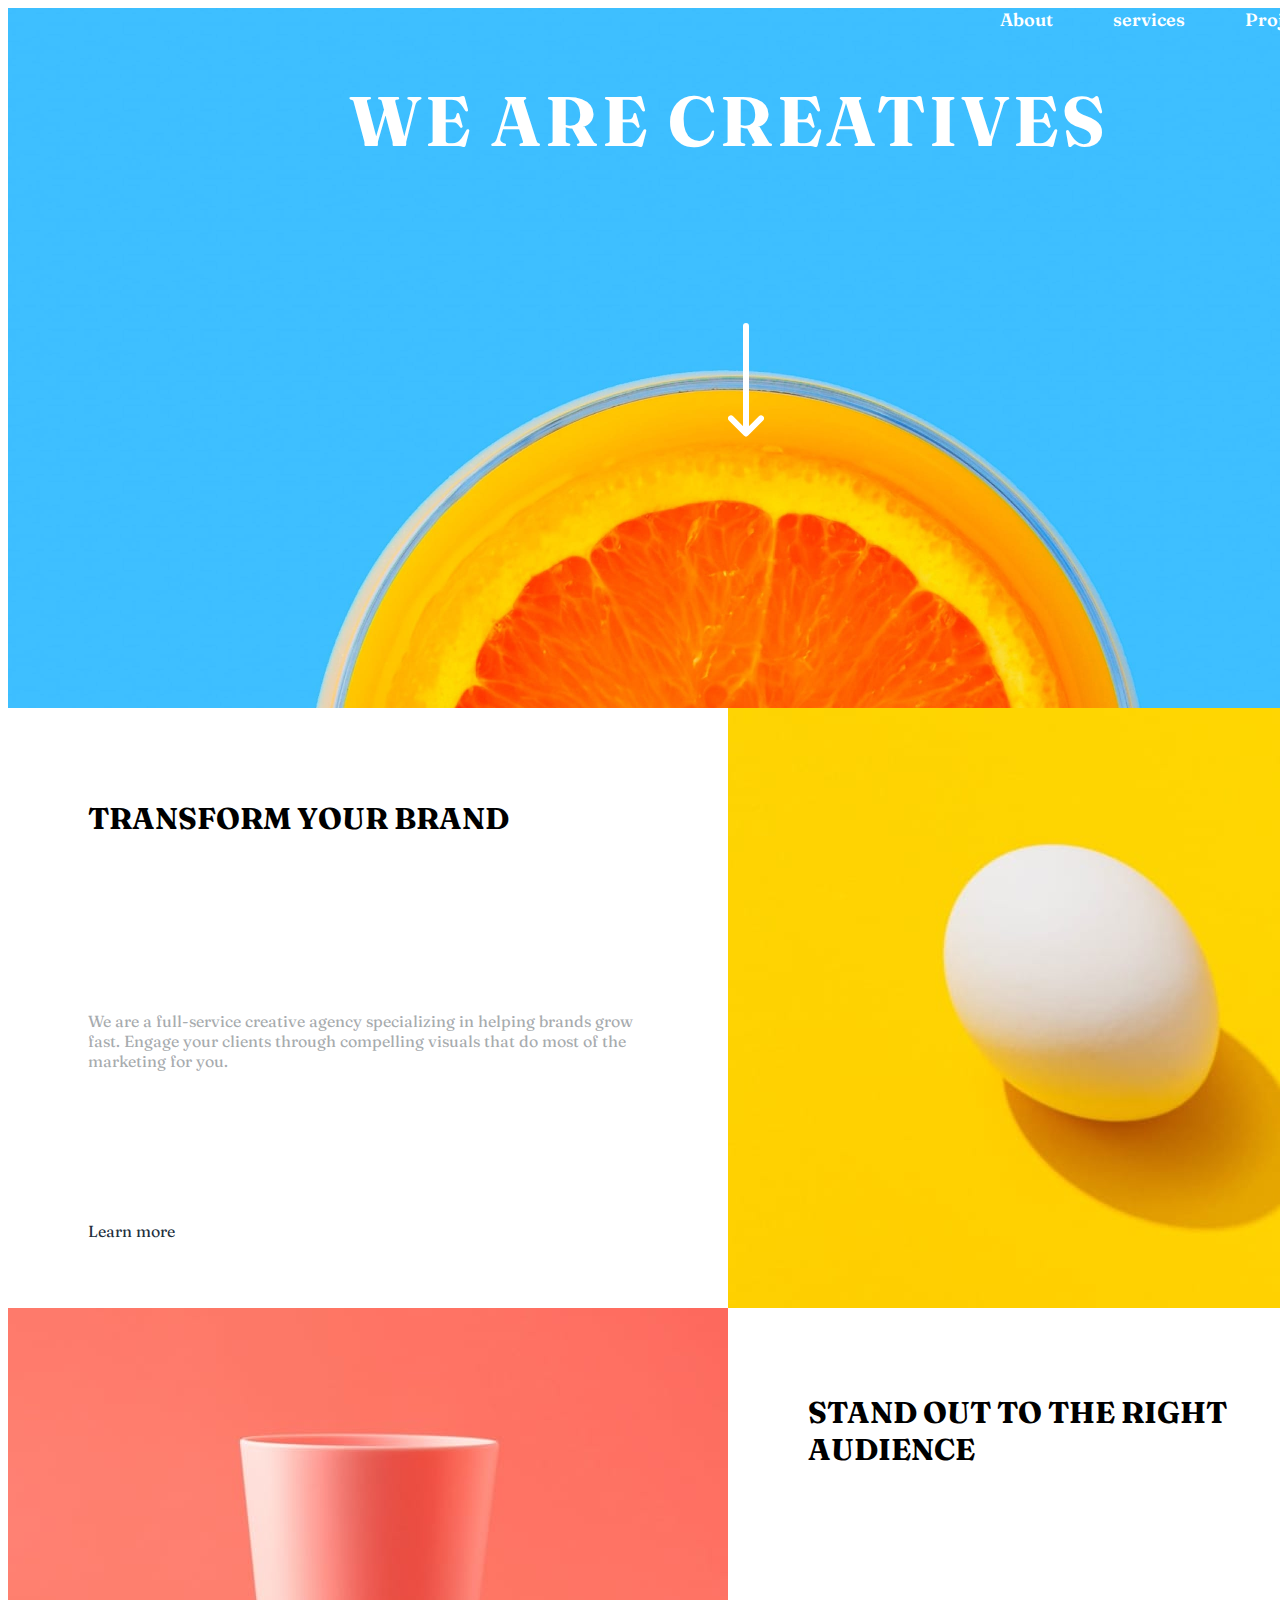
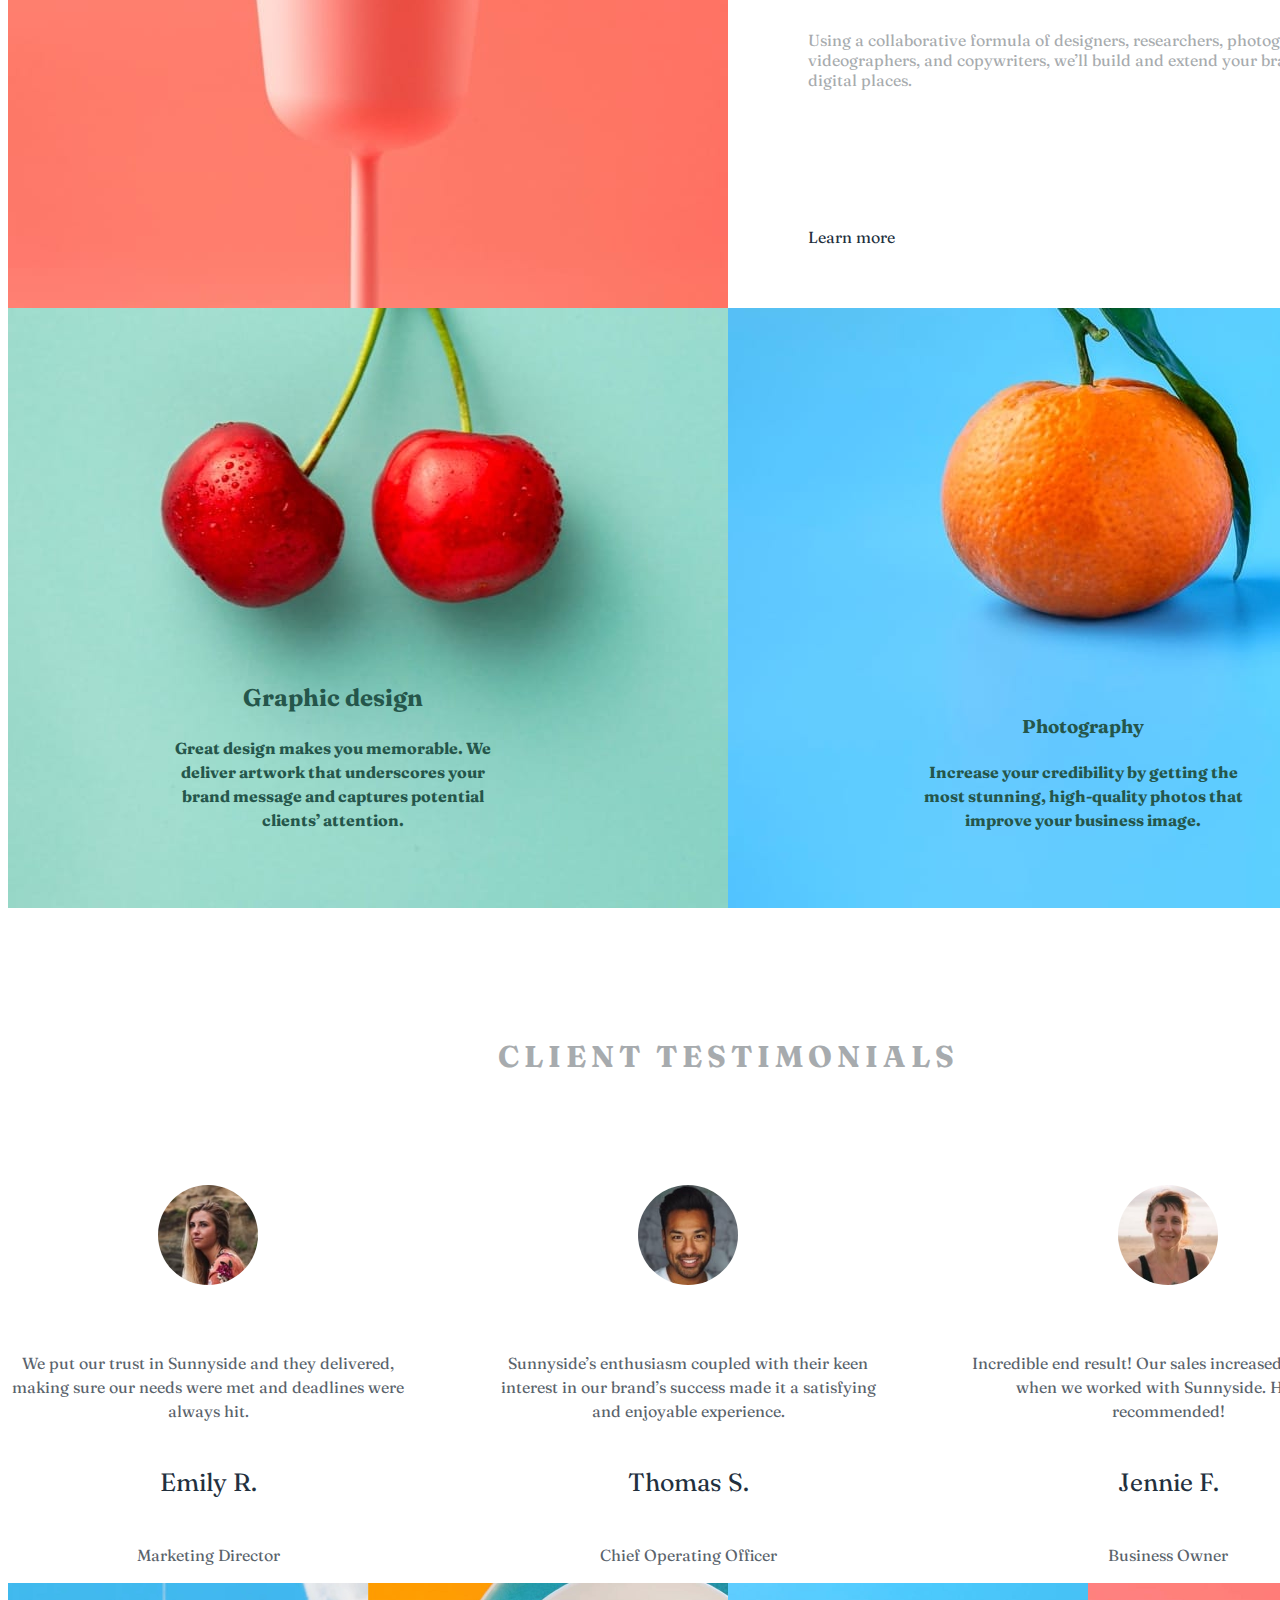
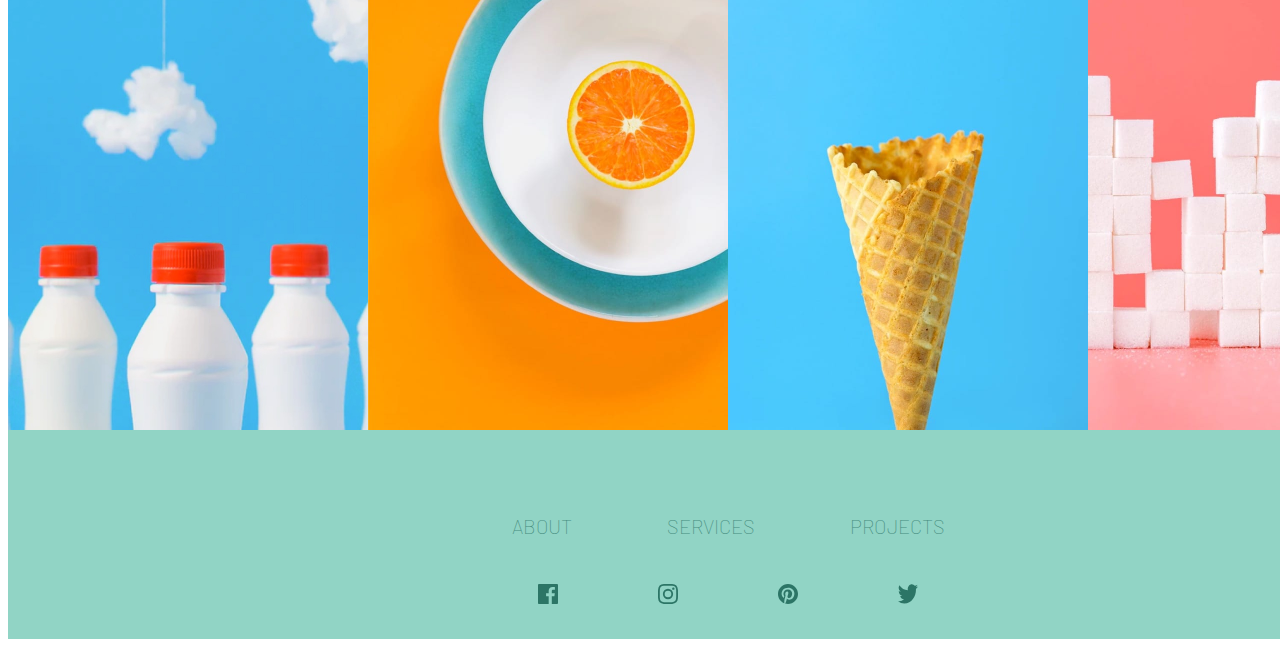
==== Desktop/repo 2/sunnyside-agency-landing-page-main/sunnyside-agency-landing-page-main/index.html @ 8453b2e8 "grid, responsive first changes" ====
<!DOCTYPE html>
<html lang="en">

<head>
  <meta charset="UTF-8">
  <meta name="viewport" content="width=device-width, initial-scale=1.0">
  <!-- displays site properly based on user's device -->

  <link rel="icon" type="image/png" sizes="32x32" href="./images/favicon-32x32.png">
  <title> Sunnyside agency landing page</title>
  <link rel="stylesheet" href="./css/style.css">
  <link rel="stylesheet" href="./css/responsive.css">
  <link rel="preconnect" href="https://fonts.googleapis.com">
  <link rel="preconnect" href="https://fonts.gstatic.com" crossorigin>
  <link
    href="https://fonts.googleapis.com/css2?family=Barlow:wght@600&family=Fraunces:wght@700;900&family=Redressed&display=swap"
    rel="stylesheet">
  <link rel="preconnect" href="https://fonts.googleapis.com">
  <link rel="preconnect" href="https://fonts.gstatic.com" crossorigin>
  <link href="https://fonts.googleapis.com/css2?family=Barlow:wght@600&family=Fraunces:wght@700;900&display=swap"
    rel="stylesheet">
</head>

<body>
  <div class="container">
    <header class="header">
      <div class="div-1 navigation-bar">
        <a class="a-1" href="#">About</a>
        <a class="a-1" href="#">services</a>
        <a class="a-1" href="#">Projects</a>
        <a class="a-1" href="#"> Contact</a>
      </div>
      <h1>We are creatives</h1>
      <img class="arrow" src="images/icon-arrow-down.svg" alt="arow" width="36" height="114">
    </header>
    <div class="grid-conteiner">
      <div class="d-flex">
        <h2 class="h-2">Transform your brand</h2>

        <p class="p-1">We are a full-service creative agency specializing in helping brands grow fast.
          Engage your clients through compelling visuals that do most of the marketing for you.</p>
        <a class="a-2" href="#"> Learn more </a>
      </div>
      <img src="images/desktop/image-transform.jpg" alt="egg">
    </div>
    <div class="grid-conteiner-2">
      <img src="images/desktop/image-stand-out.jpg" alt="#">
      <div class="d-flex">
        <h2 class="h-2">Stand out to the right audience</h2>

        <p class="p-1">Using a collaborative formula of designers, researchers, photographers, videographers, and copywriters, we’ll
        build and extend your brand in digital places.</p>
          <a class="a-2" href="#"> Learn more </a>
      </div>
    </div>
    <div class="grid-1">
      <img src="images/desktop/image-graphic-design.jpg" alt="cherry">
      <div class="graphic-desingn">
        <h2>Graphic design</h2>
        <p>Great design makes you memorable. We deliver artwork that underscores your brand message and captures
          potential
          clients’ attention.</p>
        <!-- <img src="images/desktop/image-graphic-design.jpg" alt="bali"> -->
      </div>
      <img src="images/desktop/image-photography.jpg" alt="tangerine">
      <div class="photography">
        <h3>Photography</h3>
        <p>Increase your credibility by getting the most stunning, high-quality photos that improve your business image.
        </p>
        <!-- <img src="images/desktop/image-photography.jpg" alt="photography"> -->
      </div>
    </div>
    <h3 class="client-testimonials">Client testimonials</h3>
    <div class="grid-3">
      <div class="emily">
        <img class="client" src="images/image-emily.jpg" alt="emily">
        <p>We put our trust in Sunnyside and they delivered, making sure our needs were met and deadlines were always
          hit.
        </p>
        <p class="emily-text">Emily R.</p>
        <p class="marketing">Marketing Director</p>
      </div>
      <div class="thomas">
        <img class="client" src="images/image-thomas.jpg" alt="thomas">
        <p>Sunnyside’s enthusiasm coupled with their keen interest in our brand’s success made it a satisfying and
          enjoyable
          experience.</p>
        <p class="thomas-text">Thomas S.</p>
        <p class="operating">Chief Operating Officer</p>
      </div>
      <div class="jennie">
        <img class="client" src="images/image-jennie.jpg" alt="jennie">
        <p>Incredible end result! Our sales increased over 400% when we
          worked
          with Sunnyside. Highly recommended! </p>
        <p class="jennie-text">Jennie F.</p>
        <p class="owner">Business Owner</p>
      </div>
    </div>
    <div class="grid-end">
      <img src="images/desktop/image-gallery-milkbottles.jpg" alt="milkbottles" width="360px">
      <img src="images/desktop/image-gallery-orange.jpg" alt="orange" width="360px">
      <img src="images/desktop/image-gallery-cone.jpg" alt="cone" width="360px">
      <img src="images/desktop/image-gallery-sugarcubes.jpg" alt="sugarcubes" width="360px">
    </div>

    <footer>
      <div class="footer-nav">
        <a class="about" href="#">About</a>
        <a class="services" href="#">services</a>
        <a class="projects" href="#">projects</a>
      </div>
      <div class="contact-icons">
        <img src="images/icon-facebook.svg" alt="facebook">
        <img src="images/icon-instagram.svg" alt="instagram">
        <img src="images/icon-pinterest.svg" alt="pinterest">
        <img src="images/icon-twitter.svg" alt="twitter">
      </div>
    </footer>
  </div>
</body>

</html>
---- Desktop/repo 2/sunnyside-agency-landing-page-main/sunnyside-agency-landing-page-main/css/style.css ----
*{font-family: 'Barlow', sans-serif;
font-family: 'Fraunces', serif;
box-sizing: border-box;
}
.container{
    width: 1440px;
    margin: auto;
}
header{
    background-image: url(../images/desktop/image-header.jpg);
    height: 700px;
    background-position: center;
    background-repeat: no-repeat;
    background-size: cover;
    position: relative;
}
.navigation-bar{
    display: flex;
    justify-content: flex-end;
    align-items:center;
    gap: 60px;
    font-size: 18px;
    font-family: 'Barlow', sans-serif;
    font-weight: 600;

}
.a-1{
    color: white;
    font-size: 18px;
}
a:link, a:visited{
     text-decoration: none;
     padding: 30px 50px;
}
a:hover, a:active{
    color:hsl(212, 27%, 19%);
    background-color: white;
    border-radius: 50px;
    padding: 10px 50px;
}
h1{
    text-align: center;
    text-transform: uppercase;
    font-size: 70px;
    letter-spacing: 4px;
    color: white;
}
.arrow {
    position:absolute;
    top:45%;
    left:50%;
}
.grid-conteiner{
    display:grid;
  grid-template-columns: repeat(2,1fr);
}
.grid-conteiner-2{
    display:grid;
  grid-template-columns: repeat(2,1fr);
}
.grid-end{
    display: grid;
    grid-template-columns: repeat(4,auto);
}
.grid-3{
    display: grid;
    grid-template-columns: repeat(3,1fr);
}
.client{
    border-radius: 50%;
    width: 100px;
    margin-bottom: 50px;
}
.emily,
.thomas,
.jennie{
    display: flex;
    justify-content: space-between;
    flex-direction: column;
    align-items: center;
    width: 400px;
    text-align: center;
    font-size: 16px;
    color: hsl(213, 9%, 39%);
    font-family: 'barlow' ;
    line-height: 1.5;
}
.grid-1{
    display: grid;
    grid-template-columns: repeat(2,1fr);
    position:relative;
    width: 720px;
}
.graphic-desingn{
    position: absolute;
    text-align: center;
    color: hsl(167, 40%, 24%);
    width: 350px;
    font-family: 'Fraunces';
    font-weight: 700;
    bottom: 60px;
    left: 150px;
    line-height: 1.5;
}
.photography{
    position: absolute;
    text-align: center;
    color: hsl(167, 40%, 24%);
    width: 350px;
    font-family: 'Fraunces';
    font-weight: 700;
    bottom: 60px;
    left: 900px;
    line-height: 1.5;
}
.client-testimonials{
    font-size: 30px;
    text-align: center;
    color:hsl(210,4%,67%);
    text-transform: uppercase;
    letter-spacing: 5px;
    padding: 100px 0 80px 0;
}
footer{
    display: flex;
    justify-content: space-around;
    flex-direction: column;
    align-items: center;
    border: 5px solid #91d4c5;
    background-color: #91d4c5;
    margin-bottom: 20px;
    text-transform: capitalize;
    text-decoration: none;
    font-size: normal;
    font-weight: lighter;
    font-size: 20px;
}
.about,
.services,
.projects{
    color: hsl(168, 34%, 41%); ;
}
footer a:link {
    text-transform: uppercase;
    color: hsl(168, 34%, 41%);
    padding: 0 45px;
    font-family: 'Barlow';
}
.footer-nav{
    display: block;
    height: 100px;
    text-align: center;
    padding: 3px;
    color: hsl(167,40%,24%);
    padding: 79px 0 70px 0;
    margin-bottom: 0px;
    gap:55px;
}
.contact-icons{
    display: flex;
    justify-content: center;
    gap:100px;
    flex-wrap: wrap;
    margin-bottom: 30px;
}
.d-flex{
    display: flex;
    flex-wrap: wrap;
    text-align: start;
    align-items: center;
    justify-content: flex-start;
    margin: 0 80px 0 80px;
}
.p-1{
    color:hsl(210,4%,67%);
    font-family: 'Fraunces', serif;
}
.h-2 {
    display: block;
    text-transform: uppercase;
    text-decoration: none;
    font-family: 'Fraunces', serif;
    font-weight: 700;
    font-size: 30px;
}
.a-2{
    display: block;
    padding: 0;
}
.a-2, a:link, a:visited{
    text-decoration: none;
    padding: 0;
}
.a-2, a:hover, a:active{
    color:hsl(212, 27%, 19%);
    background-color: white;
    border-radius: 50px;
    padding: 0;
}
.emily-text,
.thomas-text,
.jennie-text{
    color:hsl(212, 27%, 19%);
    background-color: white;
    font-size:25px;
}
.marketing,
.operating,
.owner{
   color: hsl(213, 9%, 39%);
}
---- Desktop/repo 2/sunnyside-agency-landing-page-main/sunnyside-agency-landing-page-main/css/responsive.css ----
/* leptops */
@media screen and (max-width:1440px) {
.conteiner{
    width: 992px;
}
}
/* tablets */
@media screen and (max-width: 992px){
    body {
        width: 768px;
    }
    .footer {
        background-color: #0099cc;
        color: #ffffff;
        text-align: center;
        font-size: 12px;
        padding: 15px;}
    .conteiner,
    .header{
        width: 768px;
    }
    .grid-conteiner:last-child{

        grid-column: 1 / span 2;
        width: 768px;
    }
    .grid-conteiner:first-child {
        grid-column: 3 / span 4;
        width: 768px;
        text-align: center;
        height: auto;
    }
    .grid-conteiner-2:first-child{
        grid-column: 1 / span 2;
        width: 768px;
    }
    .grid-conteiner-2:last-child{
        grid-column: 1 / span 2;
        width: 768px;
    }

}
/* mobile */
@media screen and (max-width: 768px){
    
    body {
        width: 568px;
    }
    .conteiner,
    .header{
        width: 568px;
    }
@media screen and (max-width: 568px){
    .conteiner{
        width: 100%;
}
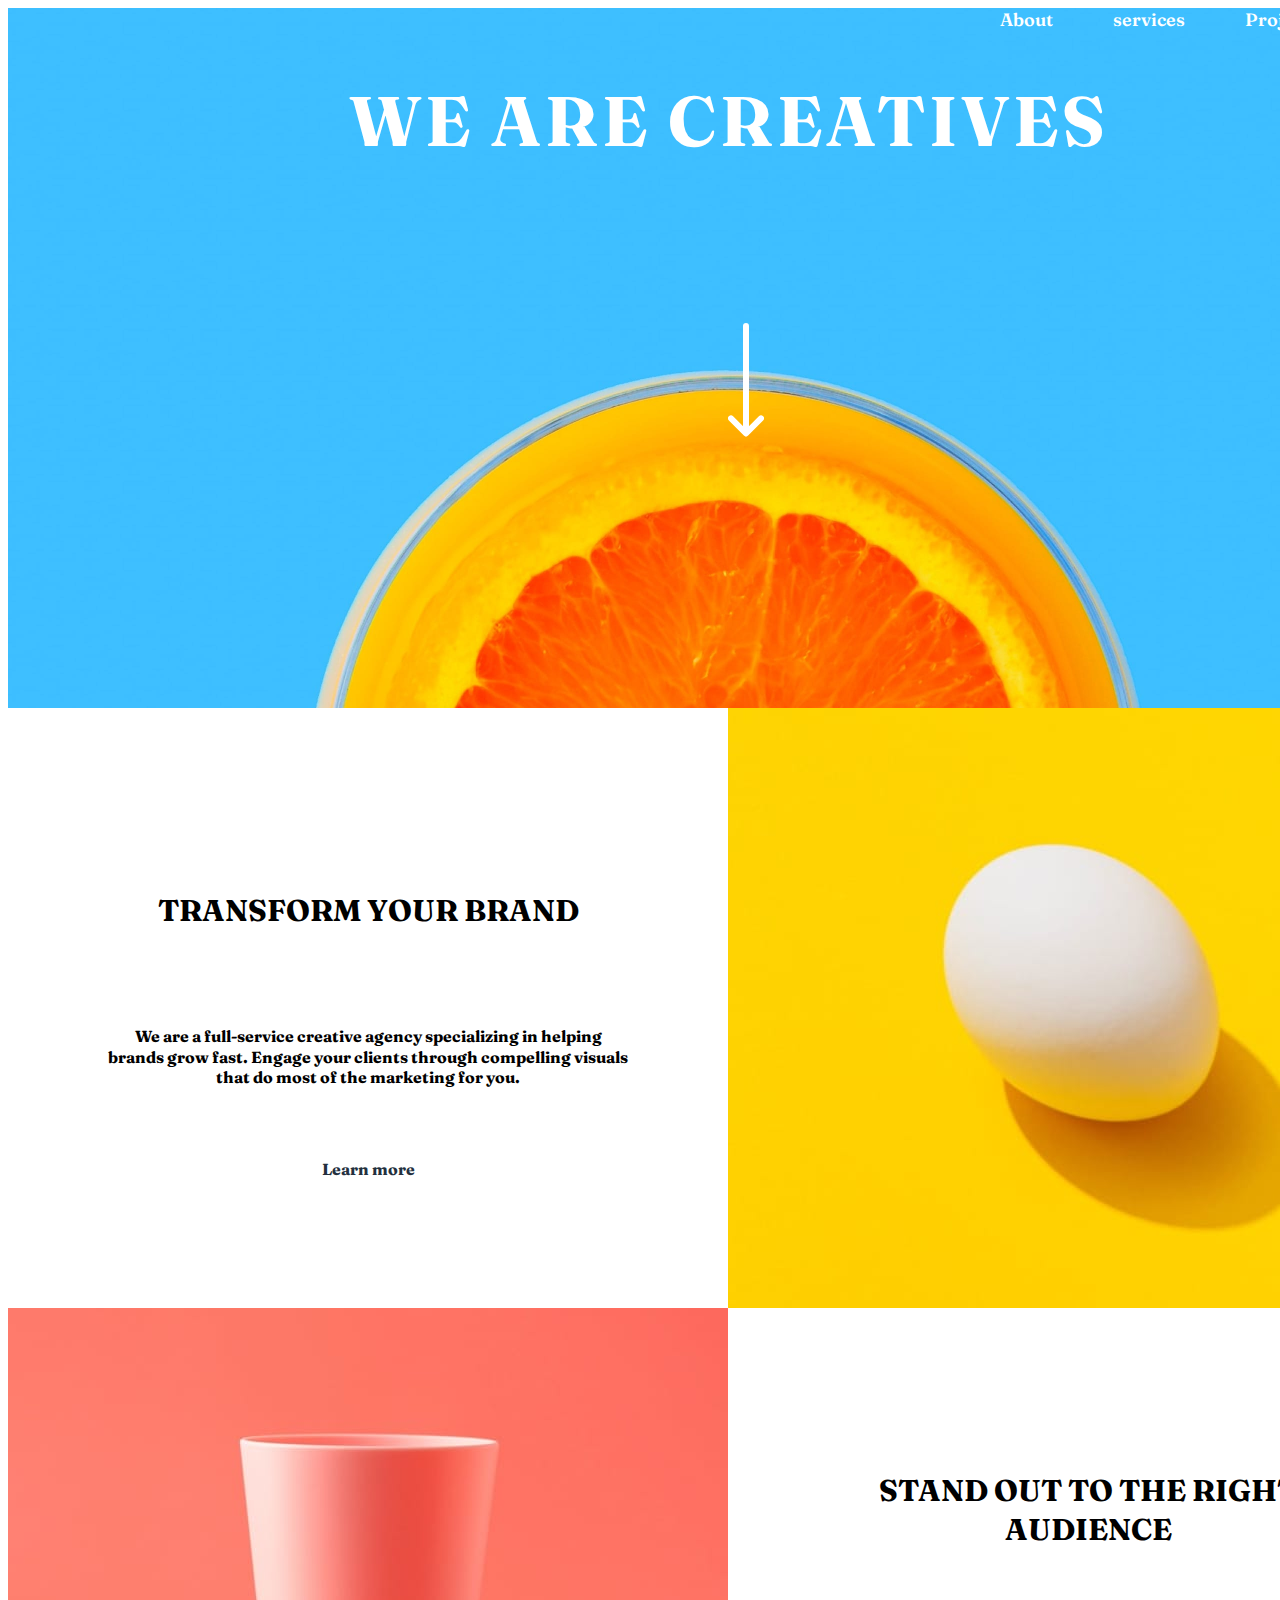
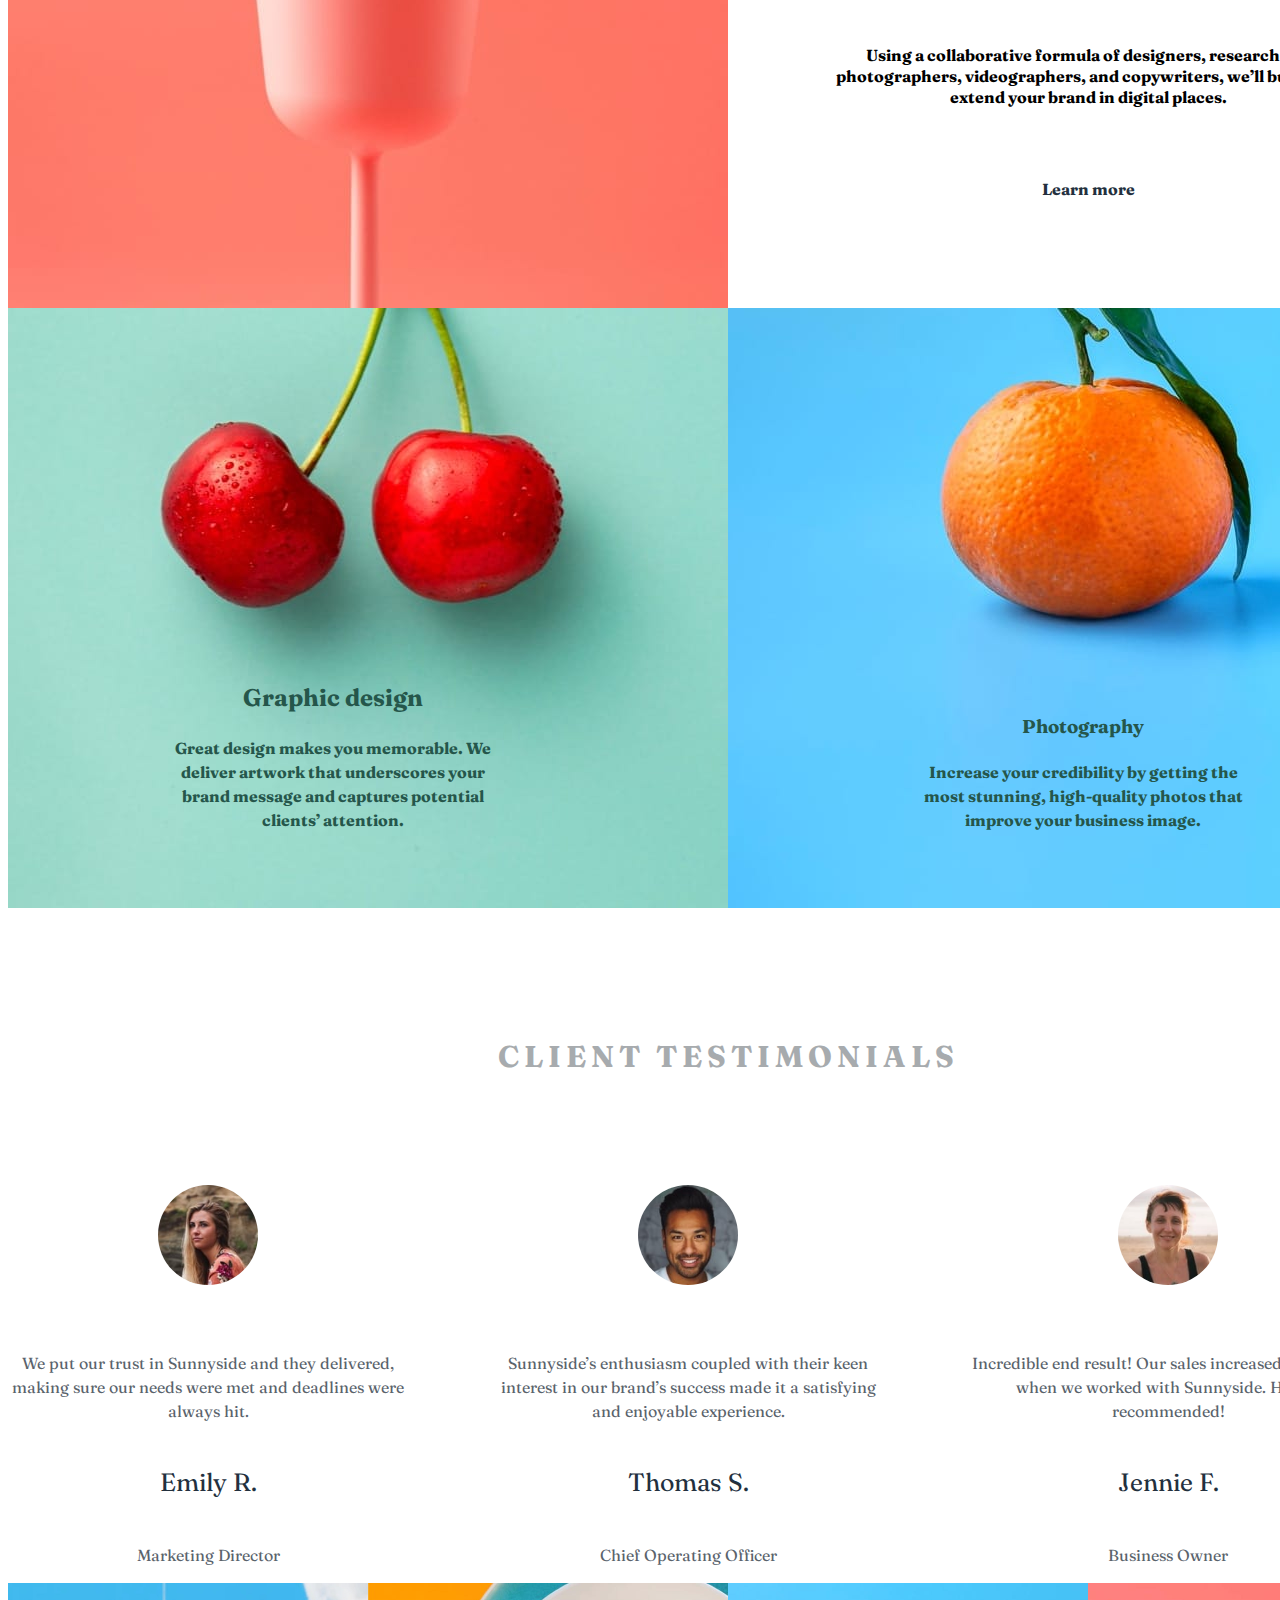
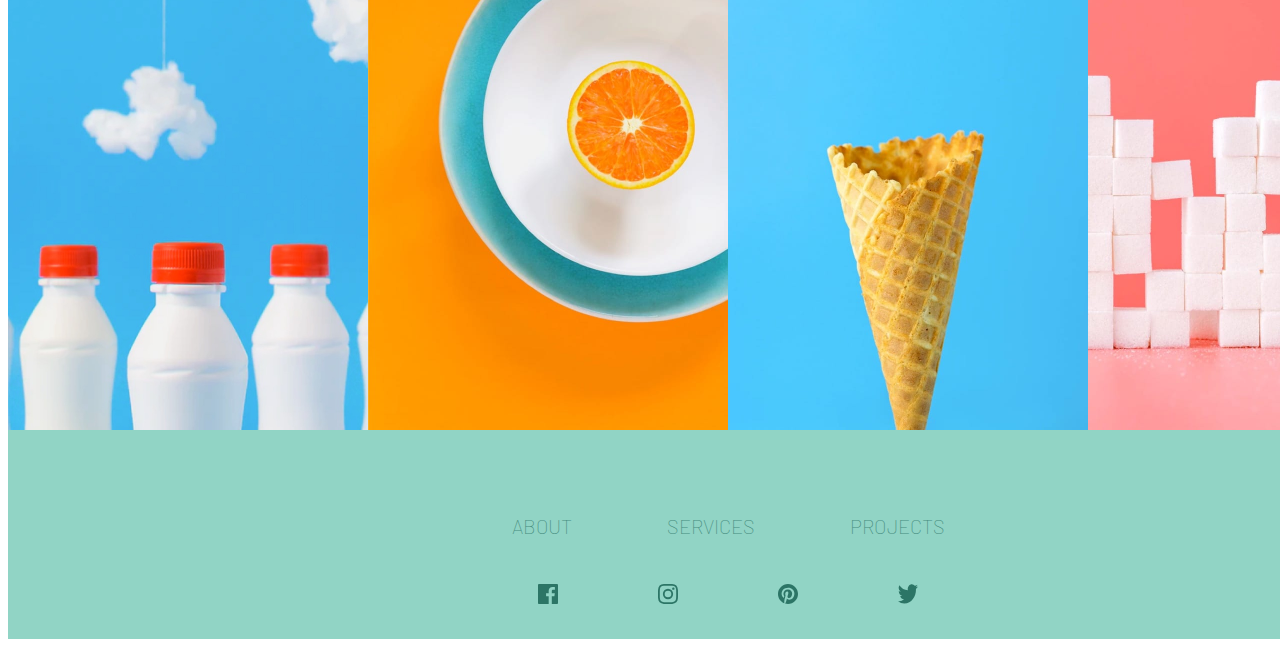
==== commit 26e17dde: "first responsive" ====
--- a/Desktop/repo 2/sunnyside-agency-landing-page-main/sunnyside-agency-landing-page-main/index.html
+++ b/Desktop/repo 2/sunnyside-agency-landing-page-main/sunnyside-agency-landing-page-main/index.html
@@ -30,40 +30,40 @@
         <a class="a-1" href="#">Projects</a>
         <a class="a-1" href="#"> Contact</a>
       </div>
-      <h1>We are creatives</h1>
+      <h1 class="main-header">We are creatives</h1>
       <img class="arrow" src="images/icon-arrow-down.svg" alt="arow" width="36" height="114">
     </header>
     <div class="grid-conteiner">
-      <div class="d-flex">
-        <h2 class="h-2">Transform your brand</h2>
+      <div class="d-flex text-1">
+        <h2 class="h-2 section-1">Transform your brand</h2>
 
-        <p class="p-1">We are a full-service creative agency specializing in helping brands grow fast.
+        <p class="p-1 section-1p">We are a full-service creative agency specializing in helping brands grow fast.
           Engage your clients through compelling visuals that do most of the marketing for you.</p>
-        <a class="a-2" href="#"> Learn more </a>
+        <a class="a-2 section-1a" href="#"> Learn more </a>
       </div>
-      <img src="images/desktop/image-transform.jpg" alt="egg">
+      <img class="img-1" src="images/desktop/image-transform.jpg" alt="egg">
     </div>
     <div class="grid-conteiner-2">
-      <img src="images/desktop/image-stand-out.jpg" alt="#">
-      <div class="d-flex">
-        <h2 class="h-2">Stand out to the right audience</h2>
+      <img class="img-2" src="images/desktop/image-stand-out.jpg" alt="#">
+      <div class="d-flex text-2">
+        <h2 class="h-2 section-2">Stand out to the right audience</h2>
 
-        <p class="p-1">Using a collaborative formula of designers, researchers, photographers, videographers, and copywriters, we’ll
+        <p class="p-1 section-2p">Using a collaborative formula of designers, researchers, photographers, videographers, and copywriters, we’ll
         build and extend your brand in digital places.</p>
-          <a class="a-2" href="#"> Learn more </a>
+          <a class="a-2 section-2a" href="#"> Learn more </a>
       </div>
     </div>
     <div class="grid-1">
-      <img src="images/desktop/image-graphic-design.jpg" alt="cherry">
-      <div class="graphic-desingn">
+      <img class="cherry" src="images/desktop/image-graphic-design.jpg" alt="cherry">
+      <div class="graphic-desingn cherry-text">
         <h2>Graphic design</h2>
         <p>Great design makes you memorable. We deliver artwork that underscores your brand message and captures
           potential
           clients’ attention.</p>
         <!-- <img src="images/desktop/image-graphic-design.jpg" alt="bali"> -->
       </div>
-      <img src="images/desktop/image-photography.jpg" alt="tangerine">
-      <div class="photography">
+      <img class="tangerine" src="images/desktop/image-photography.jpg" alt="tangerine">
+      <div class="photography tangerine-text">
         <h3>Photography</h3>
         <p>Increase your credibility by getting the most stunning, high-quality photos that improve your business image.
         </p>
@@ -110,7 +110,7 @@
         <a class="services" href="#">services</a>
         <a class="projects" href="#">projects</a>
       </div>
-      <div class="contact-icons">
+      <div class="contact-icons footer-icons">
         <img src="images/icon-facebook.svg" alt="facebook">
         <img src="images/icon-instagram.svg" alt="instagram">
         <img src="images/icon-pinterest.svg" alt="pinterest">
--- a/Desktop/repo 2/sunnyside-agency-landing-page-main/sunnyside-agency-landing-page-main/css/style.css
+++ b/Desktop/repo 2/sunnyside-agency-landing-page-main/sunnyside-agency-landing-page-main/css/style.css
@@ -164,14 +164,30 @@
     margin-bottom: 30px;
 }
 .d-flex{
-    display: flex;
+    /* display: flex;
     flex-wrap: wrap;
     text-align: start;
     align-items: center;
     justify-content: flex-start;
-    margin: 0 80px 0 80px;
-}
-.p-1{
+    margin: 0 80px 0 80px; */
+    display: flex;
+    width: 650px;
+    justify-content: center;
+    align-content: center;
+    flex-direction: column;
+    text-align: center;
+    gap: 55px;
+    text-align: center;
+    font-weight: 700;
+    font-family: 'Fraunces';
+    padding: 50px 30px 20px 100px;
+    letter-spacing: 0.5;
+    line-height: 1.3;
+}
+}
+.p-1,
+.section-1p,
+.section-2p{
     color:hsl(210,4%,67%);
     font-family: 'Fraunces', serif;
 }
--- a/Desktop/repo 2/sunnyside-agency-landing-page-main/sunnyside-agency-landing-page-main/css/responsive.css
+++ b/Desktop/repo 2/sunnyside-agency-landing-page-main/sunnyside-agency-landing-page-main/css/responsive.css
@@ -1,11 +1,10 @@
 /* leptops */
-@media screen and (max-width:1440px) {
+/* @media screen and (max-width:1440px) {
 .conteiner{
     width: 992px;
-}
-}
-/* tablets */
-@media screen and (max-width: 992px){
+} */
+ /* tablets */
+/* @media screen and (max-width: 992px){
     body {
         width: 768px;
     }
@@ -39,9 +38,9 @@
         width: 768px;
     }
 
-}
+} */
 /* mobile */
-@media screen and (max-width: 768px){
+/* @media screen and (max-width: 768px){
     
     body {
         width: 568px;
@@ -53,4 +52,107 @@
 @media screen and (max-width: 568px){
     .conteiner{
         width: 100%;
+} */
+@media only screen and (max-width: 375px) {
+    .conteiner,
+    .grid-conteiner,
+    .grid-conteiner-2,
+    .grid-1,
+    .grid-3,
+    .graphic-desingn,
+    .photography,
+    .client-testimonials,
+    .grid-end
+    {
+        grid-template-columns: repeat(1,1fr);
+    }
+
+footer{
+    width: 375px;
+    align-items: center;
+}
+header{
+    width: 375px;
+    height: 600px;
+    text-align: center;
+}
+.arrow{
+    top: 45%;
+    left: 45%;
+}
+.main-header{
+    font-size: 40px;
+}
+.img-1,
+.img-2,
+.tangerine,
+.cherry {
+    width: 375px ;
+}
+
+.text-1,
+.text-2,
+.cherry-text,
+.tangerine-text
+{
+    width: 350px;
+    padding: 40px 20px 40px 10px;
+    align-items: center;
+}
+.cherry-text{
+    left:15px;
+}
+.tangerine-text{
+    bottom:10px
+}
+.section-1,
+.section-2 {
+    font-size: 30px;
+    text-align: center;
+   
+}
+.section-1p,
+.section-2p {  
+    font-size: 16px;
+    font-weight:300;
+    width: 300px;
+    text-align: center;
+    line-height: 1.5;
+    
+}
+.section-1a,
+.section-2a {
+    font-size: 14px;
+}
+
+.client-testimonials{
+    text-align: center;
+    padding-top: 30px;
+    font-size: 16px ;
+    width: 375px;
+}
+
+
+.emily,
+.thomas,
+.jennie{
+    align-items: center;
+    text-align: center;
+    width: 300px;
+    font-size: 16px;
+    padding: 0px 60px 0px 0px;
+}
+
+.cherry-text,
+.tangerine-text {
+    left: 15px;
+
+ 
+}
+.tangerine-text {
+    bottom: 10px;
+}
+.cherry-text {
+    bottom: 310px;
+}
 }